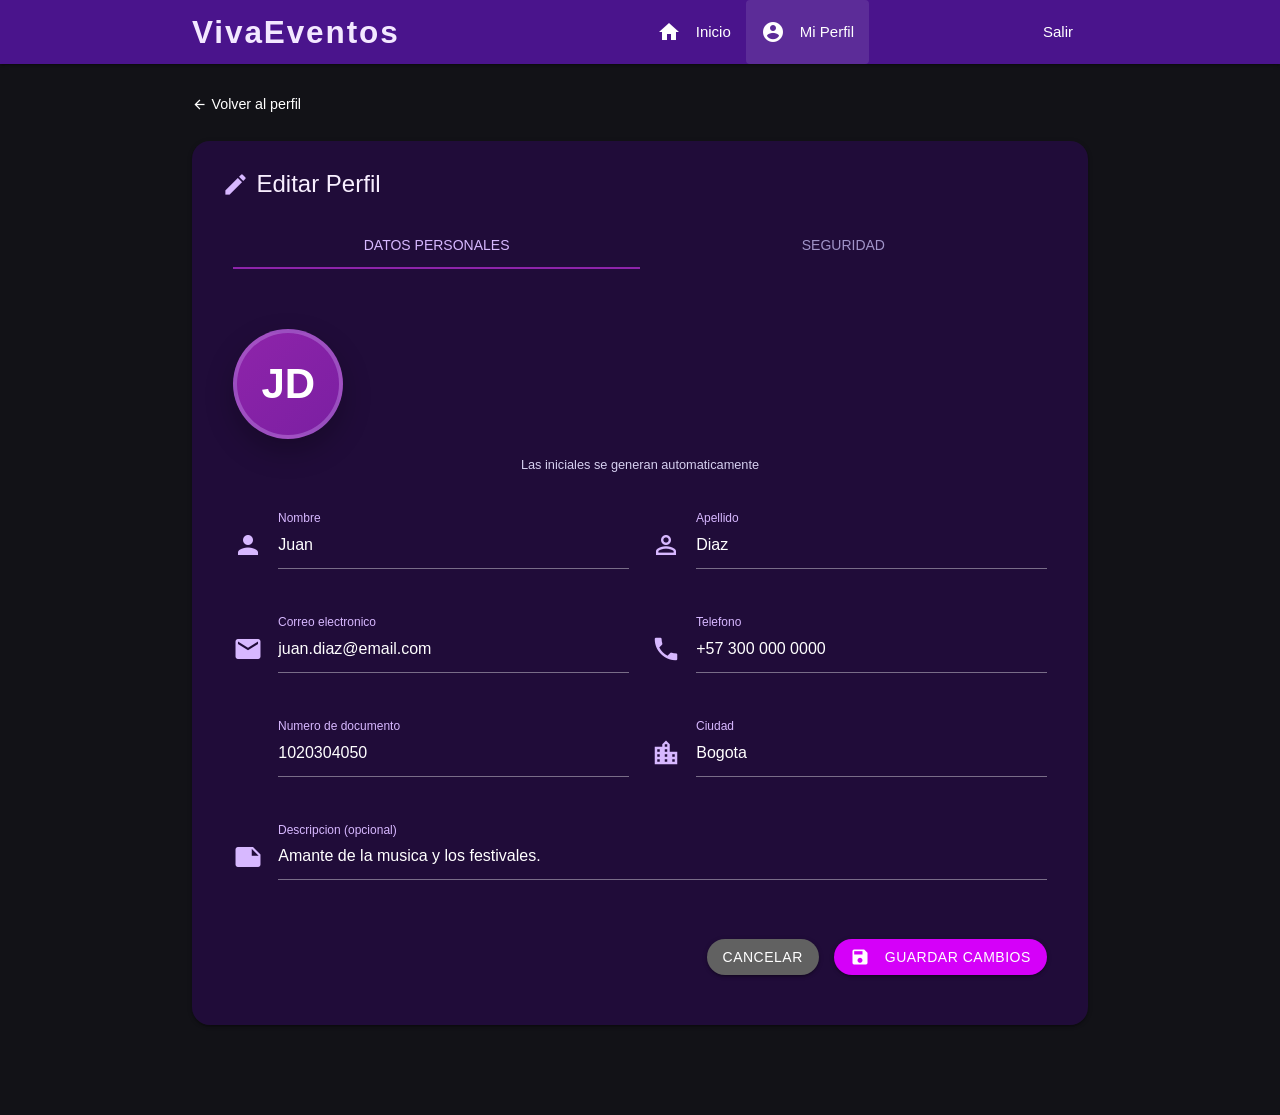
==== editar-perfil.html @ c1a5a8d2 "feat: connect frontend with user, order and payment services" ====
<!DOCTYPE html>
<html lang="es">
<head>
    <meta http-equiv="Content-Type" content="text/html; charset=UTF-8"/>
    <meta name="viewport" content="width=device-width, initial-scale=1"/>
    <title>Editar Perfil — VivaEventos</title>
    <link href="https://fonts.googleapis.com/icon?family=Material+Icons" rel="stylesheet">
    <link href="css/materialize.css" type="text/css" rel="stylesheet" media="screen,projection"/>
    <link href="css/style.css" type="text/css" rel="stylesheet" media="screen,projection"/>
    <link href="css/perfil.css" type="text/css" rel="stylesheet" media="screen,projection"/>
</head>
<body>

<!-- Navbar -->
<nav class="purple darken-4" role="navigation">
    <div class="nav-wrapper container">
        <a id="logo-container" href="home.html" class="brand-logo white-text">VivaEventos</a>
        <a href="#" data-target="nav-mobile" class="sidenav-trigger"><i class="material-icons">menu</i></a>
        <ul class="right hide-on-med-and-down">
            <li><a href="home.html" class="white-text"><i class="material-icons left">home</i>Inicio</a></li>
            <li><a href="perfil.html" class="white-text active-nav"><i class="material-icons left">account_circle</i>Mi Perfil</a></li>
            <li><a href="login.html" class="white-text" onclick="cerrarSesion(event)"><i class="material-icons left">logout</i>Salir</a></li>
        </ul>
    </div>
</nav>

<ul class="sidenav" id="nav-mobile">
    <li><a href="home.html"><i class="material-icons left">home</i>Inicio</a></li>
    <li><a href="perfil.html"><i class="material-icons left">account_circle</i>Mi Perfil</a></li>
    <li><a href="login.html" onclick="cerrarSesion(event)"><i class="material-icons left">logout</i>Salir</a></li>
</ul>

<main class="container perfil-main">

    <!-- Breadcrumb -->
    <div class="editar-breadcrumb">
        <a href="perfil.html" class="white-text"><i class="material-icons tiny">arrow_back</i> Volver al perfil</a>
    </div>

    <!-- Formulario edicion -->
    <div class="card-panel perfil-section">
        <h5><i class="material-icons left">edit</i>Editar Perfil</h5>

        <!-- Tabs -->
        <div class="row">
            <div class="col s12">
                <ul class="tabs editar-tabs" id="editarTabs">
                    <li class="tab col s6"><a href="#tab-datos" class="active">Datos Personales</a></li>
                    <li class="tab col s6"><a href="#tab-seguridad">Seguridad</a></li>
                </ul>
            </div>

            <!-- Tab: Datos Personales -->
            <div id="tab-datos" class="col s12">
                <form id="formDatos" class="editar-form">

                    <!-- Avatar preview -->
                    <div class="editar-avatar-wrap center">
                        <div class="perfil-avatar" id="avatarPreview">JD</div>
                        <p class="editar-avatar-hint">Las iniciales se generan automaticamente</p>
                    </div>

                    <div class="row">
                        <div class="input-field col s12 m6">
                            <i class="material-icons prefix">person</i>
                            <input id="inputNombre" type="text" class="white-text validate" value="Juan">
                            <label class="active" for="inputNombre">Nombre</label>
                        </div>
                        <div class="input-field col s12 m6">
                            <i class="material-icons prefix">person_outline</i>
                            <input id="inputApellido" type="text" class="white-text validate" value="Diaz">
                            <label class="active" for="inputApellido">Apellido</label>
                        </div>
                    </div>

                    <div class="row">
                        <div class="input-field col s12 m6">
                            <i class="material-icons prefix">email</i>
                            <input id="inputEmail" type="email" class="white-text validate" value="juan.diaz@email.com">
                            <label class="active" for="inputEmail">Correo electronico</label>
                        </div>
                        <div class="input-field col s12 m6">
                            <i class="material-icons prefix">phone</i>
                            <input id="inputTelefono" type="tel" class="white-text" value="+57 300 000 0000">
                            <label class="active" for="inputTelefono">Telefono</label>
                        </div>
                    </div>

                    <div class="row">
                        <div class="input-field col s12 m6">
                            <i class="material-icons prefix">badge</i>
                            <input id="inputDocumento" type="text" class="white-text" value="1020304050">
                            <label class="active" for="inputDocumento">Numero de documento</label>
                        </div>
                        <div class="input-field col s12 m6">
                            <i class="material-icons prefix">location_city</i>
                            <input id="inputCiudad" type="text" class="white-text" value="Bogota">
                            <label class="active" for="inputCiudad">Ciudad</label>
                        </div>
                    </div>

                    <div class="row">
                        <div class="input-field col s12">
                            <i class="material-icons prefix">notes</i>
                            <textarea id="inputBio" class="materialize-textarea white-text">Amante de la musica y los festivales.</textarea>
                            <label class="active" for="inputBio">Descripcion (opcional)</label>
                        </div>
                    </div>

                    <!-- Alerta de exito -->
                    <div class="editar-alert editar-alert-success hide" id="alertaExito">
                        <i class="material-icons">check_circle</i> Perfil actualizado correctamente
                    </div>
                    <div class="editar-alert editar-alert-error hide" id="alertaError">
                        <i class="material-icons">error</i> Ocurrio un error. Intenta de nuevo.
                    </div>

                    <div class="editar-actions">
                        <a href="perfil.html" class="btn waves-effect waves-light grey darken-2">Cancelar</a>
                        <button type="submit" class="btn waves-effect waves-light purple accent-3">
                            <i class="material-icons left">save</i>Guardar cambios
                        </button>
                    </div>

                </form>
            </div>

            <!-- Tab: Seguridad -->
            <div id="tab-seguridad" class="col s12">
                <form id="formSeguridad" class="editar-form">

                    <div class="row">
                        <div class="input-field col s12">
                            <i class="material-icons prefix">lock</i>
                            <input id="passActual" type="password" class="white-text">
                            <label for="passActual">Contrasena actual</label>
                        </div>
                    </div>
                    <div class="row">
                        <div class="input-field col s12 m6">
                            <i class="material-icons prefix">lock_outline</i>
                            <input id="passNueva" type="password" class="white-text" oninput="evaluarPassword(this.value)">
                            <label for="passNueva">Nueva contrasena</label>
                        </div>
                        <div class="input-field col s12 m6">
                            <i class="material-icons prefix">lock_outline</i>
                            <input id="passConfirmar" type="password" class="white-text">
                            <label for="passConfirmar">Confirmar nueva contrasena</label>
                        </div>
                    </div>

                    <!-- Indicador fortaleza -->
                    <div class="pass-strength-wrap">
                        <div class="pass-strength-bar">
                            <div class="pass-strength-fill" id="passStrengthFill"></div>
                        </div>
                        <span class="pass-strength-label" id="passStrengthLabel">Ingresa una contrasena</span>
                    </div>

                    <!-- 2FA -->
                    <div class="twofa-card">
                        <div class="twofa-info">
                            <i class="material-icons">security</i>
                            <div>
                                <p class="twofa-title">Autenticacion de dos factores (2FA)</p>
                                <p class="twofa-desc">Agrega una capa extra de seguridad a tu cuenta</p>
                            </div>
                        </div>
                        <div class="switch">
                            <label>
                                No
                                <input type="checkbox" id="switch2fa">
                                <span class="lever"></span>
                                Si
                            </label>
                        </div>
                    </div>

                    <!-- Alertas seguridad -->
                    <div class="editar-alert editar-alert-success hide" id="alertaSegExito">
                        <i class="material-icons">check_circle</i> Contrasena actualizada correctamente
                    </div>
                    <div class="editar-alert editar-alert-error hide" id="alertaSegError">
                        <i class="material-icons">error</i> Las contrasenas no coinciden o la actual es incorrecta.
                    </div>

                    <div class="editar-actions">
                        <a href="perfil.html" class="btn waves-effect waves-light grey darken-2">Cancelar</a>
                        <button type="submit" class="btn waves-effect waves-light purple accent-3">
                            <i class="material-icons left">save</i>Actualizar contrasena
                        </button>
                    </div>

                </form>
            </div>
        </div>
    </div>

</main>

<script src="js/materialize.js"></script>
<script src="js/perfil.js"></script>
</body>
</html>
---- css/style.css ----
/* Custom Stylesheet */
/**
 * Use this file to override Materialize files so you can update
 * the core Materialize files in the future
 *
 * Made By MaterializeCSS.com
 */

body {
  background: #121217;
  color: #ECE9FF;
  min-height: 100vh;
}

nav,
footer.page-footer {
  background: #2a0e3d !important;
}

nav ul a,
nav .brand-logo,
.sidenav a {
  color: #f3e8ff !important;
}

p,
.card-content p,
.card-panel p {
  line-height: 1.8rem;
  color: #d6d0f0;
}

#logo-container {
  font-weight: 600;
  letter-spacing: 0.06em;
}

.sidenav-trigger {
  color: #f3e8ff;
}

.parallax-container {
  min-height: 420px;
  line-height: 0;
  height: auto;
  position: relative;
  overflow: hidden;
}

.parallax-container .section {
  width: 100%;
  position: relative;
  z-index: 2;
}

.parallax-container .overlay {
  position: absolute;
  top: 0;
  left: 0;
  right: 0;
  bottom: 0;
  background: rgba(30, 10, 40, 0.72);
  z-index: 1;
}

#about .section,
#contact .section,
#features {
  padding-top: 4rem;
  padding-bottom: 4rem;
}

#features .card-panel,
#contact .card,
#contact .card-panel {
  border-radius: 16px;
}

.card-panel,
.card {
  background: rgba(34, 13, 60, 0.92) !important;
}

.card-content {
  color: #ece9ff;
}

.card-title,
h1,
h3,
h4,
h5 {
  color: #f8efff;
}

.btn,
.btn-large {
  border-radius: 999px;
}

.btn-large.purple.accent-3 {
  background: #8e24aa;
}

.btn-large.grey.darken-4 {
  background: #2e2538;
}

.icon-block .material-icons,
.large.material-icons {
  font-size: 4rem;
  color: #d7b8ff;
}

footer.page-footer,
.footer-copyright {
  background: #220a3d !important;
}

footer.page-footer ul li a {
  color: #d7c9ff;
}

footer.page-footer ul li a:hover {
  color: #ffffff;
}

@media only screen and (max-width : 992px) {
  .parallax-container .section {
    position: relative;
    top: 0;
  }
}

@media only screen and (max-width : 600px) {
  #index-banner .section {
    padding-top: 3rem;
  }
}

body.login-page {
  min-height: 100vh;
}

.login-background {
  min-height: 100vh;
  background: linear-gradient(180deg, rgba(18,18,23,0.86) 0%, rgba(18,18,23,0.86) 100%), url("../background2.jpg") center/cover no-repeat;
  position: relative;
}

.login-overlay {
  position: absolute;
  inset: 0;
  background: rgba(20, 8, 45, 0.65);
}

.login-container {
  min-height: 100vh;
  position: relative;
  z-index: 1;
  display: flex;
  justify-content: center;
  align-items: center;
  padding: 2rem;
}

.login-card {
  width: 100%;
  max-width: 420px;
  border-radius: 18px;
  padding: 2rem 2rem 1.5rem;
  box-shadow: 0 24px 60px rgba(0, 0, 0, 0.28);
}

.login-card h4 {
  margin-bottom: 1.5rem;
}

.login-card .input-field input {
  color: #ffffff;
  border-bottom: 1px solid rgba(255,255,255,0.4);
}

.login-card .input-field input:focus {
  border-bottom: 1px solid #d7b8ff;
  box-shadow: 0 1px 0 0 #d7b8ff;
}

.login-card .input-field label {
  color: rgba(255,255,255,0.8);
}

.login-card .input-field input[type=email].valid,
.login-card .input-field input[type=password].valid {
  color: #ffffff;
}

.login-card .btn-large {
  width: 100%;
  margin-top: 1.2rem;
}

.login-card .btn-large:hover {
  background: #7b1fa2 !important;
}
---- css/perfil.css ----
/* ========================================
   Perfil de Usuario - VivaEventos
   ======================================== */

.perfil-main {
    padding-top: 2rem;
    padding-bottom: 4rem;
    min-height: 100vh;
}

/* ===== Header del perfil ===== */
.perfil-hero {
    display: flex;
    align-items: center;
    gap: 2rem;
    flex-wrap: wrap;
    padding: 2rem !important;
    border-radius: 18px;
    margin-bottom: 2rem;
}

.perfil-avatar-wrap {
    position: relative;
}

.perfil-avatar {
    width: 110px;
    height: 110px;
    border-radius: 50%;
    background: linear-gradient(135deg, #8e24aa 0%, #7b1fa2 100%);
    display: flex;
    align-items: center;
    justify-content: center;
    font-size: 2.8rem;
    font-weight: 700;
    color: #fff;
    border: 4px solid rgba(215, 184, 255, 0.3);
    box-shadow: 0 12px 28px rgba(0, 0, 0, 0.25);
}

.perfil-avatar-badge {
    position: absolute;
    bottom: 4px;
    right: 4px;
    width: 32px;
    height: 32px;
    background: #4caf50;
    border-radius: 50%;
    display: flex;
    align-items: center;
    justify-content: center;
    border: 3px solid #121217;
}

.perfil-avatar-badge .material-icons {
    font-size: 18px;
    color: #fff;
}

.perfil-hero-info {
    flex: 1;
    min-width: 250px;
}

.perfil-hero-info h4 {
    margin: 0 0 0.5rem 0;
    font-size: 2rem;
}

.perfil-email {
    display: flex;
    align-items: center;
    gap: 0.4rem;
    margin: 0.3rem 0;
    color: #d6d0f0;
    font-size: 0.95rem;
}

.perfil-email .material-icons {
    color: #d7b8ff;
}

.perfil-hero-actions .btn {
    border-radius: 999px;
}

/* ===== Estadísticas ===== */
.perfil-stats-row {
    margin-bottom: 2rem;
}

.perfil-stat-card {
    border-radius: 16px;
    padding: 1.5rem !important;
    background: rgba(34, 13, 60, 0.92) !important;
    transition: transform 0.2s, box-shadow 0.2s;
}

.perfil-stat-card:hover {
    transform: translateY(-4px);
    box-shadow: 0 16px 36px rgba(142, 36, 170, 0.22);
}

.perfil-stat-icon {
    font-size: 3rem;
    color: #d7b8ff;
    margin-bottom: 0.5rem;
}

.perfil-stat-num {
    margin: 0.5rem 0;
    font-size: 2.4rem;
    font-weight: 700;
    color: #fff;
}

.perfil-stat-label {
    margin: 0;
    color: #d6d0f0;
    font-size: 0.9rem;
}

/* ===== Sección de contenido ===== */
.perfil-section {
    border-radius: 18px;
    padding: 2rem !important;
    margin-bottom: 2rem;
}

.perfil-section h5 {
    display: flex;
    align-items: center;
    margin-top: 0;
    margin-bottom: 1.5rem;
    font-size: 1.6rem;
}

.perfil-section h5 .material-icons {
    margin-right: 0.5rem;
    font-size: 1.8rem;
    color: #d7b8ff;
}

.perfil-section-header {
    display: flex;
    justify-content: space-between;
    align-items: center;
    flex-wrap: wrap;
    gap: 1rem;
    margin-bottom: 1.5rem;
}

.perfil-filtros {
    display: flex;
    gap: 0.5rem;
    flex-wrap: wrap;
}

.filtro-btn {
    border-radius: 999px;
    background: #2e2538 !important;
    color: #d6d0f0 !important;
    font-size: 0.85rem;
    padding: 0 1.2rem;
    height: 32px;
    line-height: 32px;
}

.filtro-btn.active {
    background: #8e24aa !important;
    color: #fff !important;
}

/* ===== Lista de boletas ===== */
.boleta-item {
    display: flex;
    justify-content: space-between;
    align-items: center;
    gap: 1.5rem;
    padding: 1.2rem;
    margin-bottom: 1rem;
    background: rgba(46, 37, 56, 0.5);
    border-radius: 14px;
    border: 1px solid rgba(180, 130, 255, 0.12);
    transition: all 0.2s;
}

.boleta-item:hover {
    background: rgba(46, 37, 56, 0.8);
    border-color: rgba(180, 130, 255, 0.25);
    transform: translateX(4px);
}

.boleta-evento-info {
    display: flex;
    gap: 1rem;
    align-items: center;
    flex: 1;
    min-width: 0;
}

.boleta-color-bar {
    width: 5px;
    height: 68px;
    border-radius: 999px;
    flex-shrink: 0;
}

.boleta-nombre {
    margin: 0 0 0.4rem 0;
    font-size: 1.1rem;
    font-weight: 600;
    color: #fff;
}

.boleta-fecha,
.boleta-lugar {
    display: block;
    font-size: 0.85rem;
    color: #a094c8;
    margin-top: 0.2rem;
    display: flex;
    align-items: center;
    gap: 0.3rem;
}

.boleta-fecha .material-icons,
.boleta-lugar .material-icons {
    font-size: 14px;
}

.boleta-meta {
    display: flex;
    flex-direction: column;
    align-items: flex-end;
    gap: 0.6rem;
    flex-shrink: 0;
}

.boleta-precio {
    font-size: 1.3rem;
    font-weight: 700;
    color: #d7b8ff;
}

.boleta-estado {
    display: inline-block;
    padding: 0.3rem 0.9rem;
    border-radius: 999px;
    font-size: 0.75rem;
    font-weight: 600;
    text-transform: uppercase;
    letter-spacing: 0.04em;
}

.boleta-estado.valida {
    background: rgba(76, 175, 80, 0.2);
    color: #81c784;
    border: 1px solid rgba(76, 175, 80, 0.4);
}

.boleta-estado.usada {
    background: rgba(117, 117, 117, 0.2);
    color: #aaa;
    border: 1px solid rgba(117, 117, 117, 0.4);
}

.boleta-estado.expirada {
    background: rgba(244, 67, 54, 0.2);
    color: #e57373;
    border: 1px solid rgba(244, 67, 54, 0.4);
}

.boleta-meta .btn-small {
    border-radius: 999px;
    padding: 0 1rem;
    height: 32px;
    line-height: 32px;
}

.boleta-meta .btn-small.disabled {
    background: #555 !important;
    cursor: not-allowed;
}

/* Estado vacío */
.boletas-vacias {
    text-align: center;
    padding: 3rem 1rem;
    color: #a094c8;
}

.boletas-vacias .material-icons {
    font-size: 4rem;
    color: #555;
    margin-bottom: 1rem;
}

.boletas-vacias p {
    font-size: 1.1rem;
}

/* ===== Modal QR ===== */
.qr-modal {
    max-width: 440px;
    border-radius: 18px;
    background: rgba(34, 13, 60, 0.98) !important;
    border: 1px solid rgba(180, 130, 255, 0.18);
    box-shadow: 0 32px 72px rgba(0, 0, 0, 0.4);
}

.qr-modal .modal-content {
    padding: 2rem 1.5rem 1.5rem;
}

.qr-modal-logo {
    font-size: 1.5rem;
    font-weight: 700;
    color: #d7b8ff;
    margin-bottom: 1.5rem;
    letter-spacing: 0.06em;
}

.qr-code-wrap {
    display: inline-block;
    padding: 1.5rem;
    background: #ffffff;
    border-radius: 16px;
    margin-bottom: 1.5rem;
}

#qrCanvas {
    display: block;
}

.qr-evento-nombre {
    font-size: 1.4rem;
    margin: 1rem 0 0.8rem;
    color: #fff;
}

.qr-dato {
    display: flex;
    align-items: center;
    justify-content: center;
    gap: 0.4rem;
    margin: 0.4rem 0;
    color: #d6d0f0;
    font-size: 0.95rem;
}

.qr-dato .material-icons {
    color: #d7b8ff;
}

.qr-codigo {
    font-family: 'Courier New', monospace;
    font-size: 1rem;
    font-weight: 600;
    color: #8e24aa;
    margin: 1rem 0 1.2rem;
    letter-spacing: 0.08em;
}

.qr-estado-badge {
    display: inline-block;
    margin-top: 0.5rem;
}

.qr-modal .modal-footer {
    background: transparent;
    display: flex;
    justify-content: center;
    gap: 1rem;
    padding: 1rem;
    border-top: 1px solid rgba(180, 130, 255, 0.12);
}

.qr-modal .modal-footer .btn,
.qr-modal .modal-footer .btn-flat {
    border-radius: 999px;
}

/* ===== Editar perfil ===== */
.editar-breadcrumb {
    margin-bottom: 1.5rem;
}

.editar-breadcrumb a {
    display: inline-flex;
    align-items: center;
    gap: 0.3rem;
    font-size: 0.95rem;
    transition: color 0.2s;
}

.editar-breadcrumb a:hover {
    color: #d7b8ff !important;
}

.editar-tabs {
    background: transparent !important;
    margin-bottom: 2rem;
}

.editar-tabs .tab a {
    color: #a094c8 !important;
    font-weight: 500;
}

.editar-tabs .tab a.active,
.editar-tabs .tab a:hover {
    color: #d7b8ff !important;
}

.editar-tabs .indicator {
    background-color: #8e24aa;
}

.editar-form {
    padding-top: 2rem;
}

.editar-avatar-wrap {
    margin-bottom: 2rem;
}

.editar-avatar-hint {
    margin-top: 0.8rem;
    color: #a094c8;
    font-size: 0.85rem;
}

.editar-form .input-field input,
.editar-form .input-field textarea {
    color: #ffffff !important;
    border-bottom: 1px solid rgba(255, 255, 255, 0.4) !important;
}

.editar-form .input-field input:focus,
.editar-form .input-field textarea:focus {
    border-bottom: 1px solid #d7b8ff !important;
    box-shadow: 0 1px 0 0 #d7b8ff !important;
}

.editar-form .input-field label {
    color: rgba(255, 255, 255, 0.8) !important;
}

.editar-form .input-field label.active {
    color: #d7b8ff !important;
}

.editar-form .prefix {
    color: #d7b8ff;
}

.editar-alert {
    display: flex;
    align-items: center;
    gap: 0.6rem;
    padding: 1rem 1.2rem;
    border-radius: 12px;
    margin: 1.5rem 0;
    font-size: 0.95rem;
}

.editar-alert-success {
    background: rgba(76, 175, 80, 0.15);
    color: #81c784;
    border: 1px solid rgba(76, 175, 80, 0.3);
}

.editar-alert-error {
    background: rgba(244, 67, 54, 0.15);
    color: #e57373;
    border: 1px solid rgba(244, 67, 54, 0.3);
}

.editar-alert .material-icons {
    font-size: 1.4rem;
}

.editar-actions {
    display: flex;
    gap: 1rem;
    justify-content: flex-end;
    margin-top: 2rem;
    flex-wrap: wrap;
}

.editar-actions .btn {
    border-radius: 999px;
}

/* Password strength */
.pass-strength-wrap {
    margin: 1rem 0 2rem;
}

.pass-strength-bar {
    width: 100%;
    height: 6px;
    background: rgba(255, 255, 255, 0.1);
    border-radius: 999px;
    overflow: hidden;
    margin-bottom: 0.5rem;
}

.pass-strength-fill {
    height: 100%;
    width: 0%;
    border-radius: 999px;
    transition: width 0.3s, background 0.3s;
}

.pass-strength-fill.debil {
    width: 33%;
    background: #e57373;
}

.pass-strength-fill.media {
    width: 66%;
    background: #ffb74d;
}

.pass-strength-fill.fuerte {
    width: 100%;
    background: #81c784;
}

.pass-strength-label {
    font-size: 0.85rem;
    color: #a094c8;
}

/* 2FA */
.twofa-card {
    display: flex;
    justify-content: space-between;
    align-items: center;
    gap: 1rem;
    padding: 1.2rem;
    background: rgba(46, 37, 56, 0.5);
    border-radius: 14px;
    border: 1px solid rgba(180, 130, 255, 0.12);
    margin: 2rem 0;
}

.twofa-info {
    display: flex;
    gap: 1rem;
    align-items: center;
}

.twofa-info .material-icons {
    font-size: 2rem;
    color: #d7b8ff;
}

.twofa-title {
    margin: 0 0 0.2rem 0;
    font-weight: 600;
    color: #fff;
}

.twofa-desc {
    margin: 0;
    font-size: 0.85rem;
    color: #a094c8;
}

/* Switch */
.switch label {
    color: #d6d0f0;
}

.switch label input[type=checkbox]:checked + .lever {
    background-color: rgba(142, 36, 170, 0.5);
}

.switch label input[type=checkbox]:checked + .lever:after {
    background-color: #8e24aa;
}

/* ===== Pago ===== */
.pago-metodo-tabs {
    display: flex;
    gap: 0.5rem;
    margin-bottom: 2rem;
    flex-wrap: wrap;
}

.pago-tab {
    flex: 1;
    min-width: 100px;
    padding: 0.8rem 1rem;
    border: 2px solid rgba(180, 130, 255, 0.2);
    background: rgba(46, 37, 56, 0.5);
    color: #d6d0f0;
    border-radius: 12px;
    cursor: pointer;
    transition: all 0.2s;
    display: flex;
    align-items: center;
    justify-content: center;
    gap: 0.4rem;
    font-size: 0.95rem;
    font-weight: 500;
}

.pago-tab:hover {
    border-color: rgba(180, 130, 255, 0.4);
    background: rgba(46, 37, 56, 0.8);
}

.pago-tab.active {
    border-color: #8e24aa;
    background: rgba(142, 36, 170, 0.2);
    color: #d7b8ff;
}

/* Tarjeta visual */
.tarjeta-visual {
    width: 100%;
    max-width: 380px;
    height: 220px;
    margin: 0 auto 2rem;
    padding: 1.8rem;
    background: linear-gradient(135deg, #8e24aa 0%, #5e35b1 100%);
    border-radius: 18px;
    box-shadow: 0 16px 40px rgba(0, 0, 0, 0.3);
    color: #fff;
    display: flex;
    flex-direction: column;
    justify-content: space-between;
    position: relative;
    overflow: hidden;
}

.tarjeta-visual::before {
    content: '';
    position: absolute;
    top: -50%;
    right: -30%;
    width: 200px;
    height: 200px;
    background: rgba(255, 255, 255, 0.08);
    border-radius: 50%;
}

.tarjeta-chip {
    width: 50px;
    height: 38px;
    background: linear-gradient(135deg, #f9d976 0%, #f39c12 100%);
    border-radius: 8px;
    position: relative;
    box-shadow: 0 4px 12px rgba(0, 0, 0, 0.25);
}

.tarjeta-numero {
    font-size: 1.6rem;
    font-family: 'Courier New', monospace;
    letter-spacing: 0.15em;
    font-weight: 500;
    text-shadow: 0 2px 8px rgba(0, 0, 0, 0.2);
}

.tarjeta-row {
    display: flex;
    justify-content: space-between;
    align-items: flex-end;
    position: relative;
}

.tarjeta-sublabel {
    font-size: 0.7rem;
    margin: 0 0 0.2rem 0;
    opacity: 0.8;
    text-transform: uppercase;
    letter-spacing: 0.06em;
}

.tarjeta-titular {
    font-size: 0.95rem;
    font-weight: 600;
    margin: 0;
    text-transform: uppercase;
    letter-spacing: 0.05em;
}

.tarjeta-right {
    text-align: right;
}

.tarjeta-exp {
    font-size: 0.95rem;
    font-weight: 600;
    margin: 0;
    font-family: 'Courier New', monospace;
}

.tarjeta-marca {
    position: absolute;
    bottom: 0;
    right: 0;
    font-size: 2rem;
    font-weight: 700;
    opacity: 0.9;
}

.cupon-wrap {
    display: flex;
    gap: 0.8rem;
    align-items: flex-end;
    margin-top: 1.5rem;
}

.cupon-input {
    flex: 1;
}

.cupon-btn {
    border-radius: 999px;
    height: 42px;
    line-height: 42px;
    padding: 0 1.5rem;
    margin-bottom: 1.25rem;
}

.cupon-feedback {
    margin-top: 0.5rem;
    padding: 0.6rem 1rem;
    border-radius: 8px;
    font-size: 0.85rem;
}

.cupon-feedback.valido {
    background: rgba(76, 175, 80, 0.15);
    color: #81c784;
    border: 1px solid rgba(76, 175, 80, 0.3);
}

.cupon-feedback.invalido {
    background: rgba(244, 67, 54, 0.15);
    color: #e57373;
    border: 1px solid rgba(244, 67, 54, 0.3);
}

/* Metodos alternativos */
.metodo-alt-card {
    padding: 2rem 1.5rem;
    background: rgba(46, 37, 56, 0.5);
    border-radius: 14px;
    border: 1px solid rgba(180, 130, 255, 0.12);
}

.metodo-alt-card h6 {
    margin: 1rem 0;
    color: #fff;
}

.metodo-alt-card p {
    color: #d6d0f0;
    line-height: 1.6;
}

.metodo-alt-aviso {
    margin-top: 1rem;
    display: flex;
    align-items: center;
    gap: 0.4rem;
    color: #d7b8ff !important;
    font-size: 0.9rem;
}

.pago-select {
    display: block !important;
    color: #ffffff !important;
}

.select-wrapper input.select-dropdown {
    color: #ffffff !important;
    border-bottom: 1px solid rgba(255, 255, 255, 0.4) !important;
}

.select-wrapper input.select-dropdown:focus {
    border-bottom: 1px solid #d7b8ff !important;
}

.dropdown-content li > a,
.dropdown-content li > span {
    color: #8e24aa !important;
}

/* Boton pagar */
.pago-action {
    margin-top: 2.5rem;
    text-align: center;
}

.pago-btn {
    width: 100%;
    border-radius: 999px;
    font-size: 1.1rem;
    font-weight: 600;
}

.pago-seguro {
    margin-top: 1rem;
    display: flex;
    align-items: center;
    justify-content: center;
    gap: 0.4rem;
    color: #a094c8;
    font-size: 0.85rem;
}

.pago-seguro .material-icons {
    font-size: 16px;
    color: #81c784;
}

/* Resumen pedido */
.pago-resumen {
    position: sticky;
    top: 1rem;
}

.resumen-evento {
    display: flex;
    gap: 1rem;
    padding-bottom: 1.5rem;
    margin-bottom: 1.5rem;
    border-bottom: 1px solid rgba(180, 130, 255, 0.12);
}

.resumen-nombre {
    font-size: 1.1rem;
    font-weight: 600;
    color: #fff;
    margin: 0 0 0.6rem 0;
}

.resumen-dato {
    display: flex;
    align-items: center;
    gap: 0.3rem;
    font-size: 0.85rem;
    color: #a094c8;
    margin-top: 0.3rem;
}

.resumen-dato .material-icons {
    font-size: 14px;
}

.resumen-lineas {
    display: flex;
    flex-direction: column;
    gap: 1rem;
}

.resumen-linea {
    display: flex;
    justify-content: space-between;
    align-items: center;
    color: #d6d0f0;
    font-size: 0.95rem;
}

.resumen-linea.resumen-total {
    padding-top: 1rem;
    border-top: 2px solid rgba(180, 130, 255, 0.2);
    font-size: 1.3rem;
    font-weight: 700;
    color: #fff;
}

.resumen-cantidad {
    display: flex;
    align-items: center;
    gap: 0.8rem;
}

.qty-btn {
    width: 28px;
    height: 28px;
    border-radius: 50%;
    background: #8e24aa;
    color: #fff;
    border: none;
    cursor: pointer;
    display: flex;
    align-items: center;
    justify-content: center;
    font-size: 1.2rem;
    font-weight: 600;
    transition: background 0.2s;
}

.qty-btn:hover {
    background: #7b1fa2;
}

.resumen-cantidad span {
    font-weight: 600;
    font-size: 1.1rem;
    color: #fff;
    min-width: 24px;
    text-align: center;
}

.resumen-garantia {
    margin-top: 1.5rem;
    padding-top: 1.5rem;
    border-top: 1px solid rgba(180, 130, 255, 0.12);
    display: flex;
    align-items: center;
    gap: 0.5rem;
    color: #81c784;
    font-size: 0.85rem;
}

.resumen-garantia .material-icons {
    font-size: 18px;
}

/* Modal Pago */
.pago-modal {
    max-width: 500px;
    border-radius: 18px;
    background: rgba(34, 13, 60, 0.98) !important;
    border: 1px solid rgba(180, 130, 255, 0.18);
    box-shadow: 0 32px 72px rgba(0, 0, 0, 0.4);
}

.pago-modal .modal-content {
    padding: 3rem 2rem;
}

.pago-modal-body h5 {
    margin: 1.5rem 0 0.8rem;
    color: #fff;
}

.pago-modal-body p {
    color: #d6d0f0;
}

.pago-spinner {
    margin: 0 auto 1.5rem;
    width: 80px;
    height: 80px;
}

.pago-resultado-icon {
    width: 100px;
    height: 100px;
    border-radius: 50%;
    display: flex;
    align-items: center;
    justify-content: center;
    margin: 0 auto 1.5rem;
}

.pago-resultado-icon.exito {
    background: rgba(76, 175, 80, 0.2);
    border: 3px solid #81c784;
}

.pago-resultado-icon.error {
    background: rgba(244, 67, 54, 0.2);
    border: 3px solid #e57373;
}

.pago-resultado-icon .material-icons {
    font-size: 4rem;
}

.pago-resultado-icon.exito .material-icons {
    color: #81c784;
}

.pago-resultado-icon.error .material-icons {
    color: #e57373;
}

.modal-overlay {
    display: none;
    position: fixed;
    inset: 0;
    background: rgba(0, 0, 0, 0.6);
    z-index: 1001;
    backdrop-filter: blur(4px);
}

.modal-overlay.show {
    display: block;
}

.modal {
    display: none;
    position: fixed;
    top: 50%;
    left: 50%;
    transform: translate(-50%, -50%);
    z-index: 1002;
}

.modal.show {
    display: block;
}

/* ===== Responsive ===== */
@media only screen and (max-width: 768px) {
    .perfil-hero {
        flex-direction: column;
        text-align: center;
    }

    .perfil-hero-actions {
        width: 100%;
    }

    .perfil-hero-actions .btn {
        width: 100%;
    }

    .perfil-section-header {
        flex-direction: column;
        align-items: flex-start;
    }

    .boleta-item {
        flex-direction: column;
        align-items: flex-start;
    }

    .boleta-meta {
        flex-direction: row;
        justify-content: space-between;
        width: 100%;
    }

    .editar-actions {
        flex-direction: column;
    }

    .editar-actions .btn {
        width: 100%;
    }

    .cupon-wrap {
        flex-direction: column;
        align-items: stretch;
    }

    .cupon-btn {
        width: 100%;
        margin-bottom: 0;
    }

    .pago-resumen {
        position: static;
    }
}

nav ul a.active-nav {
    background: rgba(255, 255, 255, 0.1);
    border-radius: 4px;
}
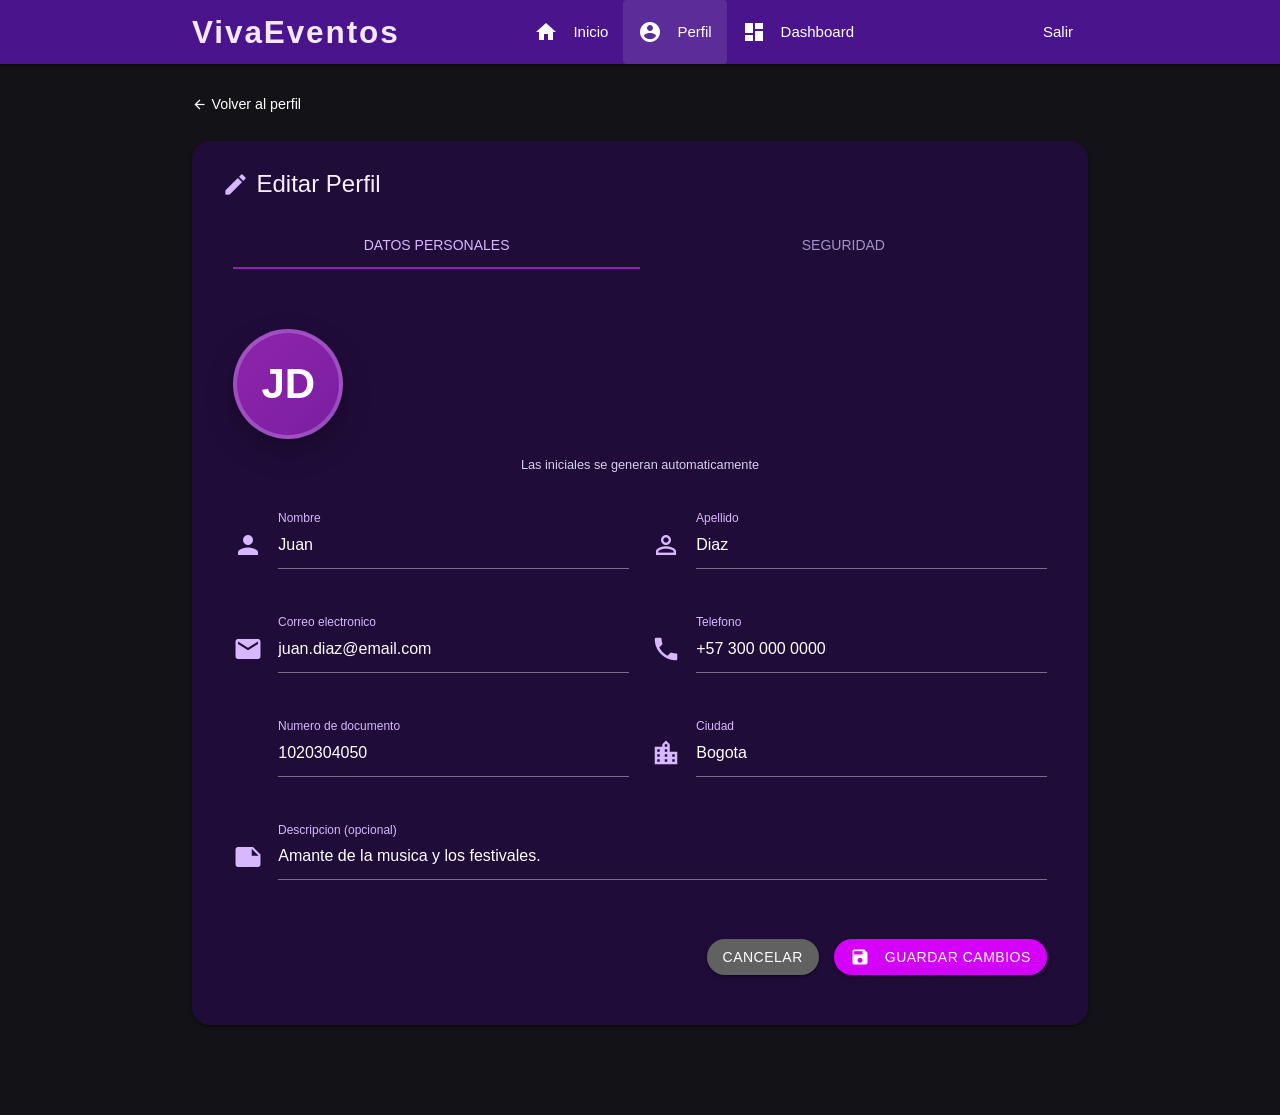
==== commit eff86d83: "añadido front del dashboard completamente funcional" ====
--- a/editar-perfil.html
+++ b/editar-perfil.html
@@ -18,7 +18,8 @@
         <a href="#" data-target="nav-mobile" class="sidenav-trigger"><i class="material-icons">menu</i></a>
         <ul class="right hide-on-med-and-down">
             <li><a href="home.html" class="white-text"><i class="material-icons left">home</i>Inicio</a></li>
-            <li><a href="perfil.html" class="white-text active-nav"><i class="material-icons left">account_circle</i>Mi Perfil</a></li>
+            <li><a href="perfil.html" class="white-text active-nav"><i class="material-icons left">account_circle</i>Perfil</a></li>
+            <li><a href="Dashboard.html" class="white-text"><i class="material-icons left">dashboard</i>Dashboard</a></li>
             <li><a href="login.html" class="white-text" onclick="cerrarSesion(event)"><i class="material-icons left">logout</i>Salir</a></li>
         </ul>
     </div>
@@ -26,7 +27,8 @@
 
 <ul class="sidenav" id="nav-mobile">
     <li><a href="home.html"><i class="material-icons left">home</i>Inicio</a></li>
-    <li><a href="perfil.html"><i class="material-icons left">account_circle</i>Mi Perfil</a></li>
+    <li><a href="perfil.html"><i class="material-icons left">account_circle</i>Perfil</a></li>
+    <li><a href="Dashboard.html"><i class="material-icons left">dashboard</i>Dashboard</a></li>
     <li><a href="login.html" onclick="cerrarSesion(event)"><i class="material-icons left">logout</i>Salir</a></li>
 </ul>
 
